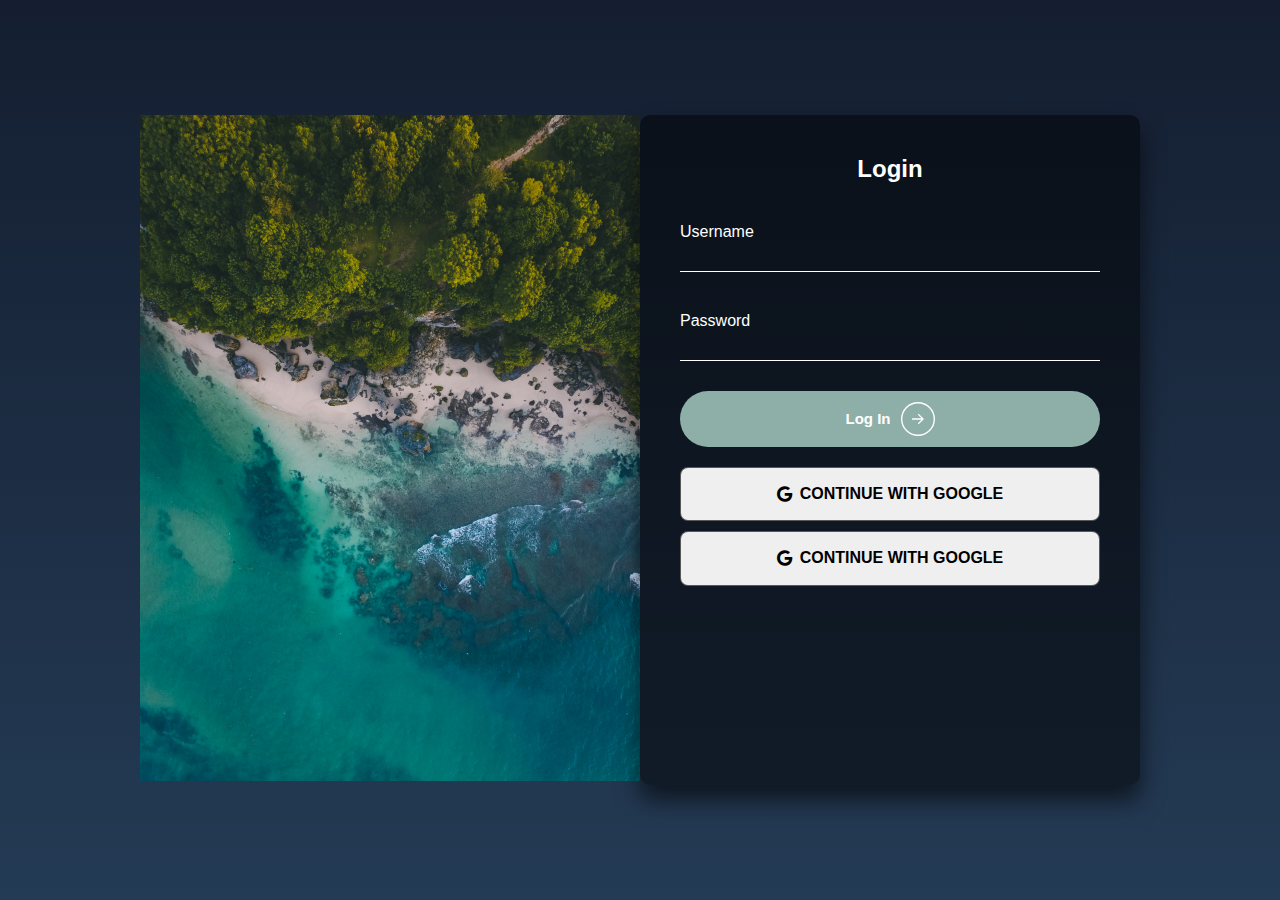
==== index.html @ b52b06dc "add file" ====
<!DOCTYPE html>
<html lang="en">
    <head>
        <meta charset="UTF-8" />
        <meta http-equiv="X-UA-Compatible" content="IE=edge" />
        <meta name="viewport" content="width=device-width, initial-scale=1.0" />
        <title>Document</title>
        <link rel="stylesheet" href="style.css" />
        <script src="index.js"></script>
        <link rel="stylesheet" href="https://cdnjs.cloudflare.com/ajax/libs/font-awesome/6.3.0/css/all.min.css" />
    </head>
    <body>
        <section class="page">
            <div class="container">
                <div class="img">
                    <img src="sea.jpg" alt="" width="500px" />
                </div>
                <div class="login">
                    <h2>Login</h2>
                    <form>
                        <div class="user-box">
                            <input type="text" name="" required="" />
                            <label>Username</label>
                        </div>
                        <div class="user-box">
                            <input type="password" name="" required="" />
                            <label>Password</label>
                        </div>
                    </form>
                    <div class="submt">
                        <button>
                            <span>Log In</span>
                            <svg width="34" height="34" viewBox="0 0 74 74" fill="none" xmlns="http://www.w3.org/2000/svg">
                                <circle cx="37" cy="37" r="35.5" stroke="white" stroke-width="3"></circle>
                                <path
                                    d="M25 35.5C24.1716 35.5 23.5 36.1716 23.5 37C23.5 37.8284 24.1716 38.5 25 38.5V35.5ZM49.0607 38.0607C49.6464 37.4749 49.6464 36.5251 49.0607 35.9393L39.5147 26.3934C38.9289 25.8076 37.9792 25.8076 37.3934 26.3934C36.8076 26.9792 36.8076 27.9289 37.3934 28.5147L45.8787 37L37.3934 45.4853C36.8076 46.0711 36.8076 47.0208 37.3934 47.6066C37.9792 48.1924 38.9289 48.1924 39.5147 47.6066L49.0607 38.0607ZM25 38.5L48 38.5V35.5L25 35.5V38.5Z"
                                    fill="white"></path>
                            </svg>
                        </button>
                    </div>

                    <div class="google">
                        <button class="button">
                            <i class="fa-brands fa-google"></i>
                            <h4>Continue with Google</h4>
                        </button>
                        <button class="button">
                            <i class="fa-brands fa-google"></i>
                            <h4>Continue with Google</h4>
                        </button>
                    </div>
                </div>
            </div>
        </section>
    </body>
</html>
---- style.css ----
body {
    margin: 0;
    padding: 0;
    font-family: sans-serif;
    background: linear-gradient(#141e30, #243b55);
}
.page {
    height: 100vh;
    display: flex;
    justify-content: center;
    align-items: center;
}
.container {
    display: flex;
    flex-direction: row;
    justify-content: center;
}

.login {
    width: 500px;
    padding: 40px;
    background: rgba(0, 0, 0, 0.5);
    box-sizing: border-box;
    box-shadow: 0 15px 25px rgba(0, 0, 0, 0.6);
    border-radius: 10px;
}

.login h2 {
    margin: 0 0 30px;
    padding: 0;
    color: #fff;
    text-align: center;
}

.login .user-box {
    position: relative;
}

.login .user-box input {
    width: 100%;
    padding: 10px 0;
    font-size: 16px;
    color: #fff;
    margin-bottom: 30px;
    border: none;
    border-bottom: 1px solid #fff;
    outline: none;
    background: transparent;
}
.login .user-box label {
    position: absolute;
    top: 0;
    left: 0;
    padding: 10px 0;
    font-size: 16px;
    color: #fff;
    pointer-events: none;
    transition: 0.5s;
}

.login form input {
    font-size: 20px;
    color: white;
    background-color: #65575800;
    border: none;
    transition: all 0.3s;
    position: relative;
    display: inline-block;
    /* color: #03e9f4; */
    font-size: 16px;
    text-decoration: none;
    overflow: hidden;
    transition: 0.5s;
    margin-top: 20px;
}

.login a:hover {
    background: #03e9f4;
    color: #fff;
    border-radius: 5px;
}

.login a span {
    position: absolute;
    display: block;
}

.login .submt {
    width: 100%;
    display: flex;
    align-items: center;
    justify-content: center;
    margin: auto;
    color: white;
    /* border: 1px solid red; */
}
.login .submt span {
    color: white;
}
.login .submt svg {
    color: white;
}
.submt button {
    width: 100%;
    cursor: pointer;
    font-weight: 700;
    font-family: Helvetica, 'sans-serif';
    transition: all 0.2s;
    padding: 10px 20px;
    border-radius: 100px;
    background: #8eafa8;
    border: 1px solid transparent;
    display: flex;
    align-items: center;
    justify-content: center;
    font-size: 15px;
}

.submt button:hover {
    background: #004957;
}

.submt button > svg {
    width: 34px;
    margin-left: 10px;
    transition: transform 0.3s ease-in-out;
}

.submt button:hover svg {
    transform: translateX(5px);
}

.submt button:active {
    transform: scale(0.95);
}

.google {
    margin-top: 20px;
}

.google .button {
    margin-bottom: 10px;
    width: 100%;
    display: flex;
    /* padding: 0.875rem 1.75rem; */
    font-size: 1rem;
    line-height: 0.5rem;
    font-weight: 700;
    text-align: center;
    text-transform: uppercase;
    vertical-align: middle;
    align-items: center;
    border-radius: 0.5rem;
    justify-content: center;
    /* background-color: ; */
    border: 1px solid rgba(0, 0, 0, 0.63);
    gap: 0.5rem;
    transition: all 0.6s ease;
}

.button:hover {
    transform: scale(1.02);
}
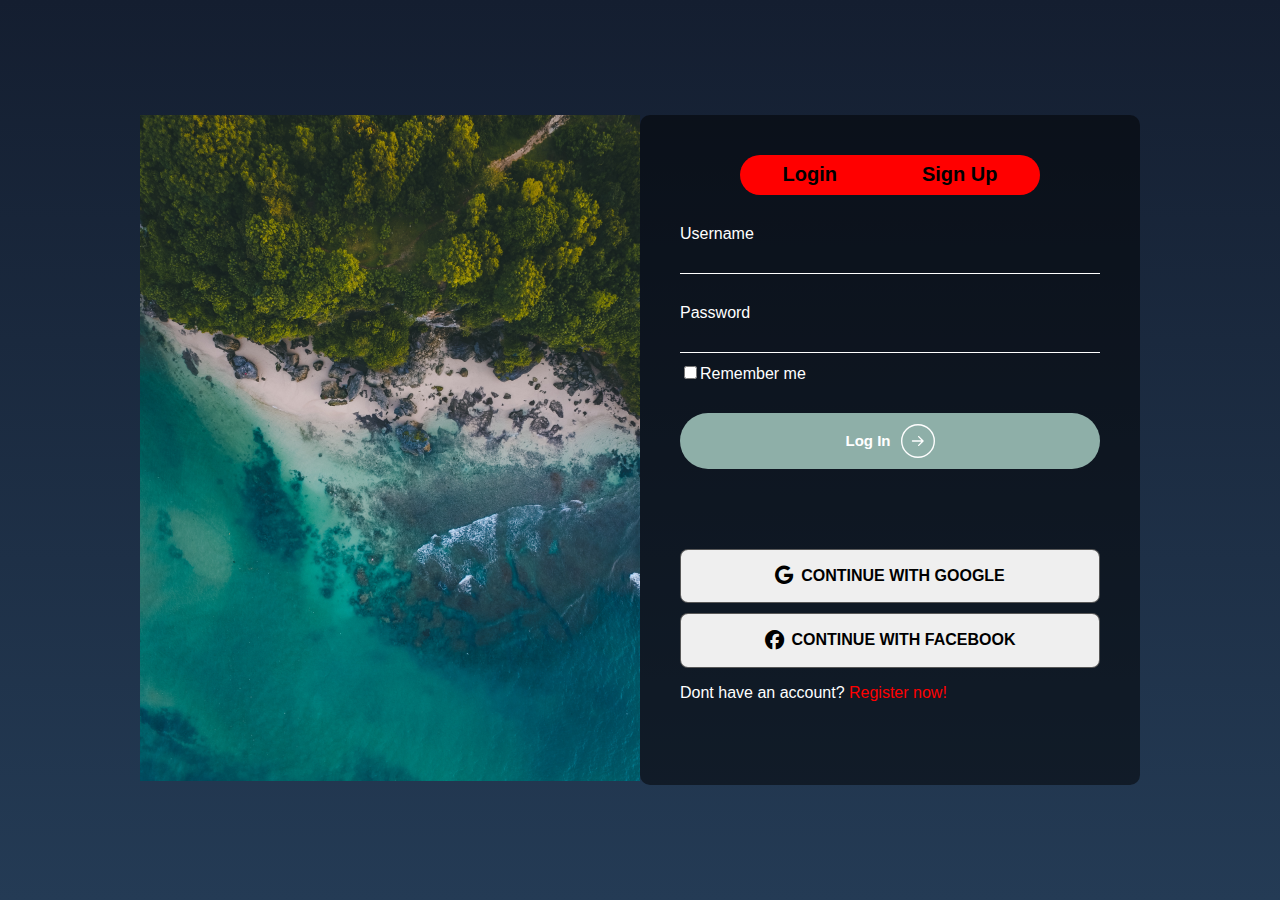
==== commit 65e0bab4: "add layout" ====
--- a/index.html
+++ b/index.html
@@ -4,7 +4,7 @@
         <meta charset="UTF-8" />
         <meta http-equiv="X-UA-Compatible" content="IE=edge" />
         <meta name="viewport" content="width=device-width, initial-scale=1.0" />
-        <title>Document</title>
+        <title>Login Page</title>
         <link rel="stylesheet" href="style.css" />
         <script src="index.js"></script>
         <link rel="stylesheet" href="https://cdnjs.cloudflare.com/ajax/libs/font-awesome/6.3.0/css/all.min.css" />
@@ -15,39 +15,55 @@
                 <div class="img">
                     <img src="sea.jpg" alt="" width="500px" />
                 </div>
-                <div class="login">
-                    <h2>Login</h2>
-                    <form>
-                        <div class="user-box">
-                            <input type="text" name="" required="" />
-                            <label>Username</label>
+                <div class="left">
+                    <div class="login">
+                        <div class="slider"></div>
+                        <div class="btn">
+                            <button class="log">
+                                <h2>Login</h2>
+                            </button>
+                            <button class="sign">
+                                <h2>Sign Up</h2>
+                            </button>
                         </div>
-                        <div class="user-box">
-                            <input type="password" name="" required="" />
-                            <label>Password</label>
+                        <form>
+                            <div class="user-box">
+                                <input type="text" name="" required="" />
+                                <label>Username</label>
+                            </div>
+                            <div class="user-box">
+                                <input type="password" name="" required="" />
+                                <label>Password</label>
+                            </div>
+                        </form>
+                        <div class="cbox">
+                            <p><input type="checkbox" />Remember me</p>
                         </div>
-                    </form>
-                    <div class="submt">
-                        <button>
-                            <span>Log In</span>
-                            <svg width="34" height="34" viewBox="0 0 74 74" fill="none" xmlns="http://www.w3.org/2000/svg">
-                                <circle cx="37" cy="37" r="35.5" stroke="white" stroke-width="3"></circle>
-                                <path
-                                    d="M25 35.5C24.1716 35.5 23.5 36.1716 23.5 37C23.5 37.8284 24.1716 38.5 25 38.5V35.5ZM49.0607 38.0607C49.6464 37.4749 49.6464 36.5251 49.0607 35.9393L39.5147 26.3934C38.9289 25.8076 37.9792 25.8076 37.3934 26.3934C36.8076 26.9792 36.8076 27.9289 37.3934 28.5147L45.8787 37L37.3934 45.4853C36.8076 46.0711 36.8076 47.0208 37.3934 47.6066C37.9792 48.1924 38.9289 48.1924 39.5147 47.6066L49.0607 38.0607ZM25 38.5L48 38.5V35.5L25 35.5V38.5Z"
-                                    fill="white"></path>
-                            </svg>
-                        </button>
-                    </div>
+                        <div class="submt">
+                            <button>
+                                <span>Log In</span>
+                                <svg width="34" height="34" viewBox="0 0 74 74" fill="none" xmlns="http://www.w3.org/2000/svg">
+                                    <circle cx="37" cy="37" r="35.5" stroke="white" stroke-width="3"></circle>
+                                    <path
+                                        d="M25 35.5C24.1716 35.5 23.5 36.1716 23.5 37C23.5 37.8284 24.1716 38.5 25 38.5V35.5ZM49.0607 38.0607C49.6464 37.4749 49.6464 36.5251 49.0607 35.9393L39.5147 26.3934C38.9289 25.8076 37.9792 25.8076 37.3934 26.3934C36.8076 26.9792 36.8076 27.9289 37.3934 28.5147L45.8787 37L37.3934 45.4853C36.8076 46.0711 36.8076 47.0208 37.3934 47.6066C37.9792 48.1924 38.9289 48.1924 39.5147 47.6066L49.0607 38.0607ZM25 38.5L48 38.5V35.5L25 35.5V38.5Z"
+                                        fill="white"></path>
+                                </svg>
+                            </button>
+                        </div>
 
-                    <div class="google">
-                        <button class="button">
-                            <i class="fa-brands fa-google"></i>
-                            <h4>Continue with Google</h4>
-                        </button>
-                        <button class="button">
-                            <i class="fa-brands fa-google"></i>
-                            <h4>Continue with Google</h4>
-                        </button>
+                        <div class="google">
+                            <button class="button">
+                                <i class="fa-brands fa-google"></i>
+                                <h4>Continue with Google</h4>
+                            </button>
+                            <button class="button">
+                                <i class="fa-brands fa-facebook"></i>
+                                <h4>Continue with Facebook</h4>
+                            </button>
+                        </div>
+                        <div class="logreg">
+                            <p>Dont have an account? <a href=""> Register now!</a></p>
+                        </div>
                     </div>
                 </div>
             </div>
--- a/style.css
+++ b/style.css
@@ -9,29 +9,41 @@
     display: flex;
     justify-content: center;
     align-items: center;
+    box-shadow: 15px 15px 25px rgba(0, 0, 0, 0.6);
 }
 .container {
+    position: relative;
     display: flex;
     flex-direction: row;
     justify-content: center;
 }
 
-.login {
+.left {
     width: 500px;
     padding: 40px;
     background: rgba(0, 0, 0, 0.5);
     box-sizing: border-box;
-    box-shadow: 0 15px 25px rgba(0, 0, 0, 0.6);
+    /* box-shadow: 0 15px 25px rgba(0, 0, 0, 0.6); */
     border-radius: 10px;
 }
-
-.login h2 {
-    margin: 0 0 30px;
-    padding: 0;
-    color: #fff;
-    text-align: center;
+.login .btn {
+    height: 40px;
+    width: 300px;
+    margin: auto;
+    background-color: red;
+    border-radius: 50px;
+    display: flex;
+    justify-content: space-around;
+    align-items: center;
+}
+.login .btn button {
+    background-color: transparent;
+    border: none;
 }
 
+.login form {
+    margin-top: 20px;
+}
 .login .user-box {
     position: relative;
 }
@@ -41,12 +53,14 @@
     padding: 10px 0;
     font-size: 16px;
     color: #fff;
-    margin-bottom: 30px;
+    margin-bottom: 20px;
     border: none;
     border-bottom: 1px solid #fff;
     outline: none;
     background: transparent;
+    /* border: 1px solid red; */
 }
+
 .login .user-box label {
     position: absolute;
     top: 0;
@@ -61,7 +75,6 @@
 .login form input {
     font-size: 20px;
     color: white;
-    background-color: #65575800;
     border: none;
     transition: all 0.3s;
     position: relative;
@@ -90,7 +103,7 @@
     display: flex;
     align-items: center;
     justify-content: center;
-    margin: auto;
+    margin-top: 40px;
     color: white;
     /* border: 1px solid red; */
 }
@@ -100,6 +113,7 @@
 .login .submt svg {
     color: white;
 }
+
 .submt button {
     width: 100%;
     cursor: pointer;
@@ -134,8 +148,18 @@
     transform: scale(0.95);
 }
 
+.cbox {
+    display: flex;
+    align-items: center;
+    /* border: 1px solid red; */
+}
+.cbox p {
+    position: absolute;
+    color: white;
+}
+
 .google {
-    margin-top: 20px;
+    margin-top: 80px;
 }
 
 .google .button {
@@ -152,12 +176,21 @@
     align-items: center;
     border-radius: 0.5rem;
     justify-content: center;
-    /* background-color: ; */
+    /* background-color: #91871a; */
     border: 1px solid rgba(0, 0, 0, 0.63);
     gap: 0.5rem;
     transition: all 0.6s ease;
 }
-
+.google i {
+    font-size: 1.2rem;
+}
 .button:hover {
     transform: scale(1.02);
 }
+.logreg p {
+    color: white;
+}
+.logreg a {
+    color: red;
+    text-decoration: none;
+}
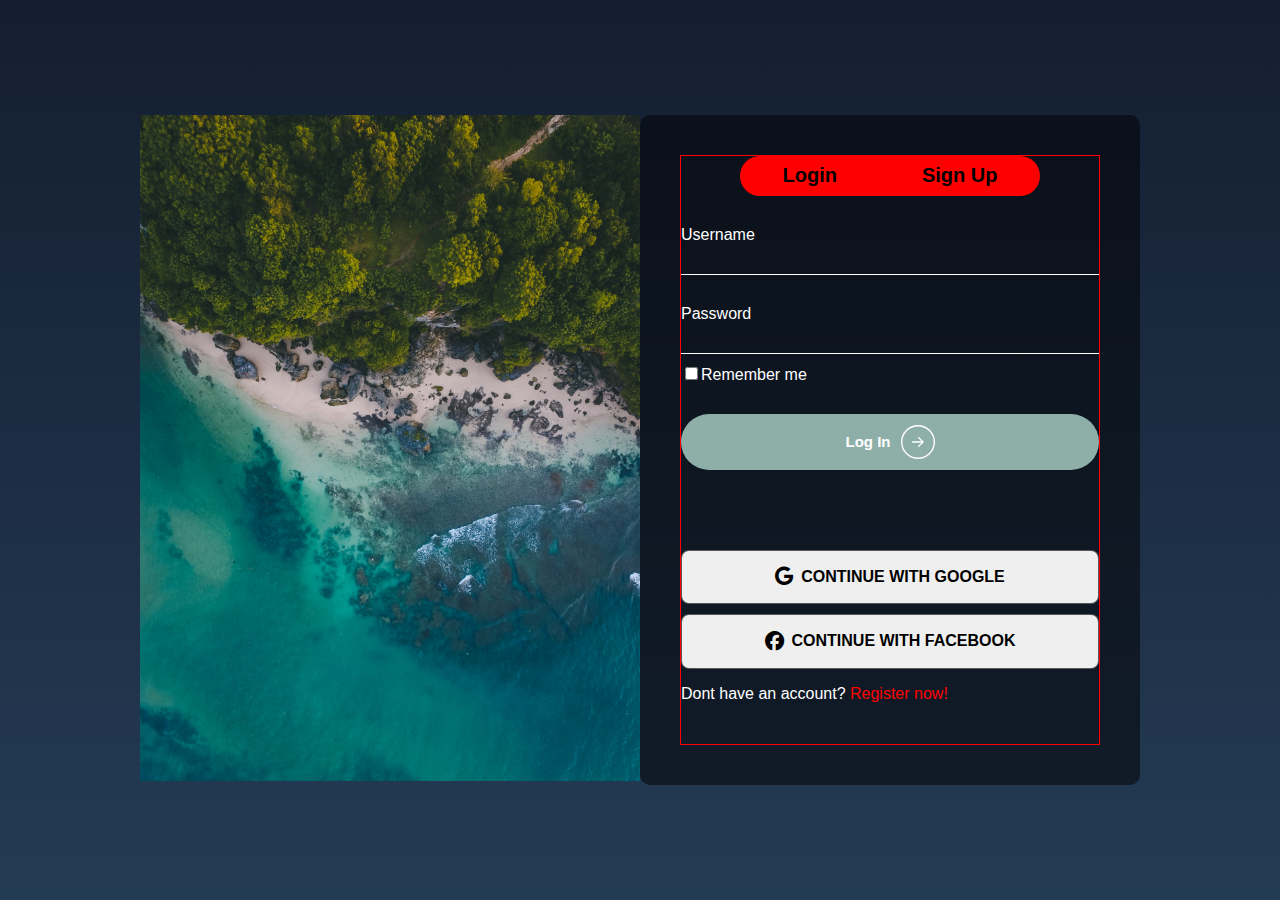
==== commit 8200a20a: "add slider to branch" ====
--- a/index.html
+++ b/index.html
@@ -6,7 +6,6 @@
         <meta name="viewport" content="width=device-width, initial-scale=1.0" />
         <title>Login Page</title>
         <link rel="stylesheet" href="style.css" />
-        <script src="index.js"></script>
         <link rel="stylesheet" href="https://cdnjs.cloudflare.com/ajax/libs/font-awesome/6.3.0/css/all.min.css" />
     </head>
     <body>
@@ -15,58 +14,114 @@
                 <div class="img">
                     <img src="sea.jpg" alt="" width="500px" />
                 </div>
-                <div class="left">
-                    <div class="login">
-                        <div class="slider"></div>
-                        <div class="btn">
-                            <button class="log">
-                                <h2>Login</h2>
-                            </button>
-                            <button class="sign">
-                                <h2>Sign Up</h2>
-                            </button>
+                <div class="wrapper">
+                    <div class="left">
+                        <div class="login">
+                            <div class="btn">
+                                <button class="log">
+                                    <h2>Login</h2>
+                                </button>
+                                <button class="sign">
+                                    <h2>Sign Up</h2>
+                                </button>
+                            </div>
+                            <form>
+                                <div class="user-box">
+                                    <input type="text" name="" required="" />
+                                    <label>Username</label>
+                                </div>
+                                <div class="user-box">
+                                    <input type="password" name="" required="" />
+                                    <label>Password</label>
+                                </div>
+                            </form>
+                            <div class="cbox">
+                                <p><input type="checkbox" />Remember me</p>
+                            </div>
+                            <div class="submt">
+                                <button>
+                                    <span>Log In</span>
+                                    <svg width="34" height="34" viewBox="0 0 74 74" fill="none" xmlns="http://www.w3.org/2000/svg">
+                                        <circle cx="37" cy="37" r="35.5" stroke="white" stroke-width="3"></circle>
+                                        <path
+                                            d="M25 35.5C24.1716 35.5 23.5 36.1716 23.5 37C23.5 37.8284 24.1716 38.5 25 38.5V35.5ZM49.0607 38.0607C49.6464 37.4749 49.6464 36.5251 49.0607 35.9393L39.5147 26.3934C38.9289 25.8076 37.9792 25.8076 37.3934 26.3934C36.8076 26.9792 36.8076 27.9289 37.3934 28.5147L45.8787 37L37.3934 45.4853C36.8076 46.0711 36.8076 47.0208 37.3934 47.6066C37.9792 48.1924 38.9289 48.1924 39.5147 47.6066L49.0607 38.0607ZM25 38.5L48 38.5V35.5L25 35.5V38.5Z"
+                                            fill="white"></path>
+                                    </svg>
+                                </button>
+                            </div>
+
+                            <div class="google">
+                                <button class="button">
+                                    <i class="fa-brands fa-google"></i>
+                                    <h4>Continue with Google</h4>
+                                </button>
+                                <button class="button">
+                                    <i class="fa-brands fa-facebook"></i>
+                                    <h4>Continue with Facebook</h4>
+                                </button>
+                            </div>
+                            <div class="logreg">
+                                <p>Dont have an account? <a href="#" class="link-regist"> Register now!</a></p>
+                            </div>
                         </div>
-                        <form>
-                            <div class="user-box">
-                                <input type="text" name="" required="" />
-                                <label>Username</label>
+                    </div>
+                    <div class="right">
+                        <div class="login">
+                            <div class="btn">
+                                <button class="log">
+                                    <h2>Login</h2>
+                                </button>
+                                <button class="sign">
+                                    <h2>Sign Up</h2>
+                                </button>
                             </div>
-                            <div class="user-box">
-                                <input type="password" name="" required="" />
-                                <label>Password</label>
+                            <form>
+                                <div class="user-box">
+                                    <input type="text" name="" required="" />
+                                    <label>Email</label>
+                                </div>
+                                <div class="user-box">
+                                    <input type="text" name="" required="" />
+                                    <label>Username</label>
+                                </div>
+                                <div class="user-box">
+                                    <input type="password" name="" required="" />
+                                    <label>Password</label>
+                                </div>
+                            </form>
+                            <div class="cbox">
+                                <p><input type="checkbox" />I agree to terms & condition</p>
                             </div>
-                        </form>
-                        <div class="cbox">
-                            <p><input type="checkbox" />Remember me</p>
-                        </div>
-                        <div class="submt">
-                            <button>
-                                <span>Log In</span>
-                                <svg width="34" height="34" viewBox="0 0 74 74" fill="none" xmlns="http://www.w3.org/2000/svg">
-                                    <circle cx="37" cy="37" r="35.5" stroke="white" stroke-width="3"></circle>
-                                    <path
-                                        d="M25 35.5C24.1716 35.5 23.5 36.1716 23.5 37C23.5 37.8284 24.1716 38.5 25 38.5V35.5ZM49.0607 38.0607C49.6464 37.4749 49.6464 36.5251 49.0607 35.9393L39.5147 26.3934C38.9289 25.8076 37.9792 25.8076 37.3934 26.3934C36.8076 26.9792 36.8076 27.9289 37.3934 28.5147L45.8787 37L37.3934 45.4853C36.8076 46.0711 36.8076 47.0208 37.3934 47.6066C37.9792 48.1924 38.9289 48.1924 39.5147 47.6066L49.0607 38.0607ZM25 38.5L48 38.5V35.5L25 35.5V38.5Z"
-                                        fill="white"></path>
-                                </svg>
-                            </button>
-                        </div>
+                            <div class="submt">
+                                <button>
+                                    <span>Register</span>
+                                    <svg width="34" height="34" viewBox="0 0 74 74" fill="none" xmlns="http://www.w3.org/2000/svg">
+                                        <circle cx="37" cy="37" r="35.5" stroke="white" stroke-width="3"></circle>
+                                        <path
+                                            d="M25 35.5C24.1716 35.5 23.5 36.1716 23.5 37C23.5 37.8284 24.1716 38.5 25 38.5V35.5ZM49.0607 38.0607C49.6464 37.4749 49.6464 36.5251 49.0607 35.9393L39.5147 26.3934C38.9289 25.8076 37.9792 25.8076 37.3934 26.3934C36.8076 26.9792 36.8076 27.9289 37.3934 28.5147L45.8787 37L37.3934 45.4853C36.8076 46.0711 36.8076 47.0208 37.3934 47.6066C37.9792 48.1924 38.9289 48.1924 39.5147 47.6066L49.0607 38.0607ZM25 38.5L48 38.5V35.5L25 35.5V38.5Z"
+                                            fill="white"></path>
+                                    </svg>
+                                </button>
+                            </div>
 
-                        <div class="google">
-                            <button class="button">
-                                <i class="fa-brands fa-google"></i>
-                                <h4>Continue with Google</h4>
-                            </button>
-                            <button class="button">
-                                <i class="fa-brands fa-facebook"></i>
-                                <h4>Continue with Facebook</h4>
-                            </button>
-                        </div>
-                        <div class="logreg">
-                            <p>Dont have an account? <a href=""> Register now!</a></p>
+                            <div class="google">
+                                <button class="button">
+                                    <i class="fa-brands fa-google"></i>
+                                    <h4>Continue with Google</h4>
+                                </button>
+                                <button class="button">
+                                    <i class="fa-brands fa-facebook"></i>
+                                    <h4>Continue with Facebook</h4>
+                                </button>
+                            </div>
+                            <div class="reglog">
+                                <p>Already have an account? <a href="#" class="link-login"> Login</a></p>
+                            </div>
                         </div>
                     </div>
                 </div>
             </div>
         </section>
+        <script src="index.js"></script>
     </body>
 </html>
--- a/style.css
+++ b/style.css
@@ -16,9 +16,18 @@
     display: flex;
     flex-direction: row;
     justify-content: center;
-}
-
-.left {
+    overflow: hidden;
+    width: 1000px;
+}
+
+.container .img {
+    z-index: 1;
+}
+.wrapper {
+    display: flex;
+    width: 500px;
+    height: 670px;
+    /* border: 1px solid red; */
     width: 500px;
     padding: 40px;
     background: rgba(0, 0, 0, 0.5);
@@ -26,7 +35,22 @@
     /* box-shadow: 0 15px 25px rgba(0, 0, 0, 0.6); */
     border-radius: 10px;
 }
-.login .btn {
+.wrapper .left {
+    transition: all 0.3s ease-in-out;
+    transform: translateX(0px);
+}
+.wrapper.active .left {
+    transition: all 0.3s ease-in-out;
+    transform: translateX(-500px);
+}
+
+.left,
+.right {
+    width: 500px;
+    border: 1px solid red;
+}
+
+.left .login .btn {
     height: 40px;
     width: 300px;
     margin: auto;
@@ -36,19 +60,19 @@
     justify-content: space-around;
     align-items: center;
 }
-.login .btn button {
+.left .login .btn button {
     background-color: transparent;
     border: none;
 }
 
-.login form {
+.left .login form {
     margin-top: 20px;
 }
-.login .user-box {
+.left .login .user-box {
     position: relative;
 }
 
-.login .user-box input {
+.left .login .user-box input {
     width: 100%;
     padding: 10px 0;
     font-size: 16px;
@@ -61,7 +85,7 @@
     /* border: 1px solid red; */
 }
 
-.login .user-box label {
+.left .login .user-box label {
     position: absolute;
     top: 0;
     left: 0;
@@ -72,7 +96,7 @@
     transition: 0.5s;
 }
 
-.login form input {
+.left .login form input {
     font-size: 20px;
     color: white;
     border: none;
@@ -87,18 +111,18 @@
     margin-top: 20px;
 }
 
-.login a:hover {
+.left .login a:hover {
     background: #03e9f4;
     color: #fff;
     border-radius: 5px;
 }
 
-.login a span {
+.left .login a span {
     position: absolute;
     display: block;
 }
 
-.login .submt {
+.left .login .submt {
     width: 100%;
     display: flex;
     align-items: center;
@@ -107,14 +131,15 @@
     color: white;
     /* border: 1px solid red; */
 }
-.login .submt span {
-    color: white;
-}
-.login .submt svg {
-    color: white;
-}
-
-.submt button {
+
+.left .login .submt span {
+    color: white;
+}
+.left .login .submt svg {
+    color: white;
+}
+
+.left .submt button {
     width: 100%;
     cursor: pointer;
     font-weight: 700;
@@ -130,39 +155,39 @@
     font-size: 15px;
 }
 
-.submt button:hover {
+.left .submt button:hover {
     background: #004957;
 }
 
-.submt button > svg {
+.left .submt button > svg {
     width: 34px;
     margin-left: 10px;
     transition: transform 0.3s ease-in-out;
 }
 
-.submt button:hover svg {
+.left .submt button:hover svg {
     transform: translateX(5px);
 }
 
-.submt button:active {
+.left .submt button:active {
     transform: scale(0.95);
 }
 
-.cbox {
-    display: flex;
-    align-items: center;
-    /* border: 1px solid red; */
-}
-.cbox p {
-    position: absolute;
-    color: white;
-}
-
-.google {
+.left .cbox {
+    display: flex;
+    align-items: center;
+    /* border: 1px solid red; */
+}
+.left .cbox p {
+    position: absolute;
+    color: white;
+}
+
+.left .google {
     margin-top: 80px;
 }
 
-.google .button {
+.left .google .button {
     margin-bottom: 10px;
     width: 100%;
     display: flex;
@@ -181,16 +206,200 @@
     gap: 0.5rem;
     transition: all 0.6s ease;
 }
-.google i {
+.left .google i {
     font-size: 1.2rem;
 }
-.button:hover {
+.left .button:hover {
     transform: scale(1.02);
 }
-.logreg p {
-    color: white;
-}
-.logreg a {
+.left .logreg p {
+    color: white;
+}
+.left .logreg a {
     color: red;
     text-decoration: none;
 }
+
+.right .login .btn {
+    height: 40px;
+    width: 300px;
+    margin: auto;
+    background-color: red;
+    border-radius: 50px;
+    display: flex;
+    justify-content: space-around;
+    align-items: center;
+}
+.right .login .btn button {
+    background-color: transparent;
+    border: none;
+}
+
+.right .login form {
+    margin-top: 20px;
+}
+.right .login .user-box {
+    position: relative;
+}
+
+.right .login .user-box input {
+    width: 500px;
+    padding: 10px 0;
+    font-size: 16px;
+    color: #fff;
+    margin-bottom: 20px;
+    border: none;
+    border-bottom: 1px solid #fff;
+    outline: none;
+    background: transparent;
+    /* border: 1px solid red; */
+}
+
+.right .login .user-box label {
+    position: absolute;
+    top: 0;
+    left: 0;
+    padding: 10px 0;
+    font-size: 16px;
+    color: #fff;
+    pointer-events: none;
+    transition: 0.5s;
+}
+
+.right .login form input {
+    font-size: 20px;
+    color: white;
+    border: none;
+    transition: all 0.3s;
+    position: relative;
+    display: inline-block;
+    /* color: #03e9f4; */
+    font-size: 16px;
+    text-decoration: none;
+    overflow: hidden;
+    transition: 0.5s;
+    margin-top: 20px;
+}
+
+.right .login a:hover {
+    background: #03e9f4;
+    color: #fff;
+    border-radius: 5px;
+}
+
+.right .login a span {
+    position: absolute;
+    display: block;
+}
+
+.right .login .submt {
+    width: 500px;
+    display: flex;
+    align-items: center;
+    justify-content: center;
+    margin-top: 40px;
+    color: white;
+    /* border: 1px solid red; */
+}
+
+.right .login .submt span {
+    color: white;
+}
+.right .login .submt svg {
+    color: white;
+}
+
+.right .submt button {
+    width: 500px;
+    cursor: pointer;
+    font-weight: 700;
+    font-family: Helvetica, 'sans-serif';
+    transition: all 0.2s;
+    padding: 10px 20px;
+    border-radius: 100px;
+    background: #8eafa8;
+    border: 1px solid transparent;
+    display: flex;
+    align-items: center;
+    justify-content: center;
+    font-size: 15px;
+}
+
+.right .submt button:hover {
+    background: #004957;
+}
+
+.right .submt button > svg {
+    width: 34px;
+    margin-left: 10px;
+    transition: transform 0.3s ease-in-out;
+}
+
+.right .submt button:hover svg {
+    transform: translateX(5px);
+}
+
+.right .submt button:active {
+    transform: scale(0.95);
+}
+
+.right .cbox {
+    display: flex;
+    align-items: center;
+    /* border: 1px solid red; */
+}
+.right .cbox p {
+    position: absolute;
+    color: white;
+}
+
+.right .google {
+    margin-top: 25px;
+}
+
+.right .google .button {
+    margin-bottom: 10px;
+    width: 500px;
+    display: flex;
+    /* padding: 0.875rem 1.75rem; */
+    font-size: 0.9rem;
+    line-height: 0.5rem;
+    font-weight: 700;
+    text-align: center;
+    text-transform: uppercase;
+    vertical-align: middle;
+    align-items: center;
+    border-radius: 0.5rem;
+    justify-content: center;
+    /* background-color: #91871a; */
+    border: 1px solid rgba(0, 0, 0, 0.63);
+    gap: 0.5rem;
+    transition: all 0.6s ease;
+}
+.right .google i {
+    font-size: 1.2rem;
+}
+.right .button:hover {
+    transform: scale(1.02);
+}
+.right .logreg p {
+    color: white;
+}
+.right .logreg a {
+    color: red;
+    text-decoration: none;
+}
+.right {
+    position: absolute;
+    transform: translateX(500px);
+    border: 1px solid red;
+    /* display: none; */
+}
+.wrapper .right {
+    transition: all 0.3s ease-in-out;
+    transform: translateX(500px);
+}
+.wrapper.active .right {
+    transition: all 0.3s ease-in-out;
+    transform: translateX(-20px);
+}
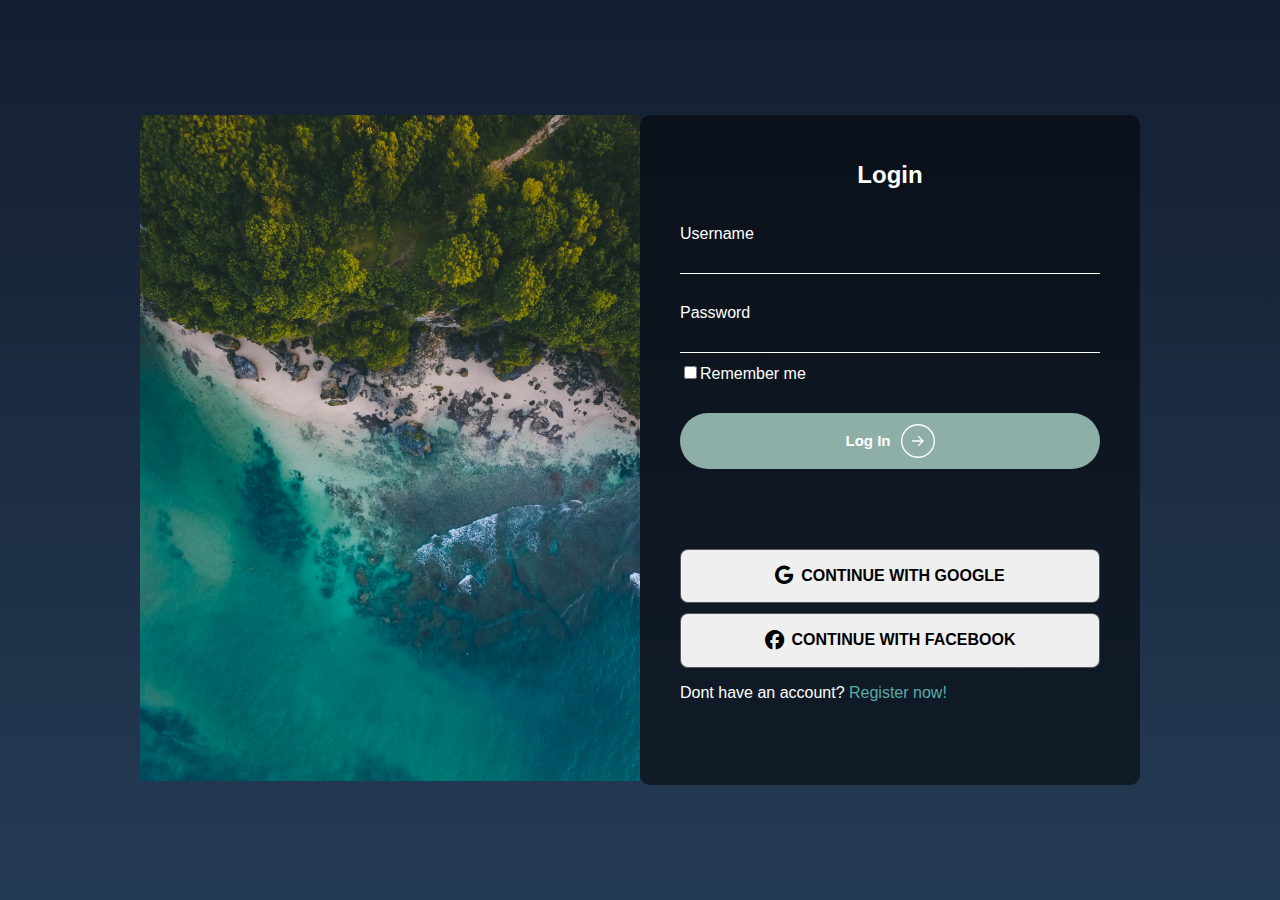
==== commit 7895189b: "fix layout" ====
--- a/index.html
+++ b/index.html
@@ -18,12 +18,7 @@
                     <div class="left">
                         <div class="login">
                             <div class="btn">
-                                <button class="log">
-                                    <h2>Login</h2>
-                                </button>
-                                <button class="sign">
-                                    <h2>Sign Up</h2>
-                                </button>
+                                <h2>Login</h2>
                             </div>
                             <form>
                                 <div class="user-box">
@@ -68,12 +63,7 @@
                     <div class="right">
                         <div class="login">
                             <div class="btn">
-                                <button class="log">
-                                    <h2>Login</h2>
-                                </button>
-                                <button class="sign">
-                                    <h2>Sign Up</h2>
-                                </button>
+                                <h2>Sign Up</h2>
                             </div>
                             <form>
                                 <div class="user-box">
--- a/style.css
+++ b/style.css
@@ -27,8 +27,7 @@
     display: flex;
     width: 500px;
     height: 670px;
-    /* border: 1px solid red; */
-    width: 500px;
+    /* border: 1px solid yellow; */
     padding: 40px;
     background: rgba(0, 0, 0, 0.5);
     box-sizing: border-box;
@@ -44,21 +43,26 @@
     transform: translateX(-500px);
 }
 
-.left,
+.left {
+    width: 500px;
+    /* border: 1px solid red; */
+}
 .right {
-    width: 500px;
-    border: 1px solid red;
+    width: 455px;
+    /* border: 1px solid red; */
 }
 
 .left .login .btn {
+    /* border: 1px solid red; */
     height: 40px;
     width: 300px;
     margin: auto;
-    background-color: red;
+    background-color: #3c8a7c00;
     border-radius: 50px;
     display: flex;
     justify-content: space-around;
     align-items: center;
+    color: white;
 }
 .left .login .btn button {
     background-color: transparent;
@@ -112,8 +116,8 @@
 }
 
 .left .login a:hover {
-    background: #03e9f4;
-    color: #fff;
+    /* background: #03e9f4; */
+    color: #004a56;
     border-radius: 5px;
 }
 
@@ -216,7 +220,7 @@
     color: white;
 }
 .left .logreg a {
-    color: red;
+    color: #5caba6;
     text-decoration: none;
 }
 
@@ -224,11 +228,12 @@
     height: 40px;
     width: 300px;
     margin: auto;
-    background-color: red;
+    background-color: rgba(242, 248, 247, 0);
     border-radius: 50px;
     display: flex;
     justify-content: space-around;
     align-items: center;
+    color: white;
 }
 .right .login .btn button {
     background-color: transparent;
@@ -243,7 +248,7 @@
 }
 
 .right .login .user-box input {
-    width: 500px;
+    width: 100%;
     padding: 10px 0;
     font-size: 16px;
     color: #fff;
@@ -282,8 +287,8 @@
 }
 
 .right .login a:hover {
-    background: #03e9f4;
-    color: #fff;
+    /* background: #03e9f4; */
+    color: #004957;
     border-radius: 5px;
 }
 
@@ -293,7 +298,7 @@
 }
 
 .right .login .submt {
-    width: 500px;
+    /* width: 500px; */
     display: flex;
     align-items: center;
     justify-content: center;
@@ -359,7 +364,7 @@
 
 .right .google .button {
     margin-bottom: 10px;
-    width: 500px;
+    width: 100%;
     display: flex;
     /* padding: 0.875rem 1.75rem; */
     font-size: 0.9rem;
@@ -382,17 +387,17 @@
 .right .button:hover {
     transform: scale(1.02);
 }
-.right .logreg p {
-    color: white;
-}
-.right .logreg a {
-    color: red;
+.right .reglog p {
+    color: white;
+}
+.right .reglog a {
+    color: #5caba6;
     text-decoration: none;
 }
 .right {
     position: absolute;
     transform: translateX(500px);
-    border: 1px solid red;
+    /* border: 1px solid red; */
     /* display: none; */
 }
 .wrapper .right {
